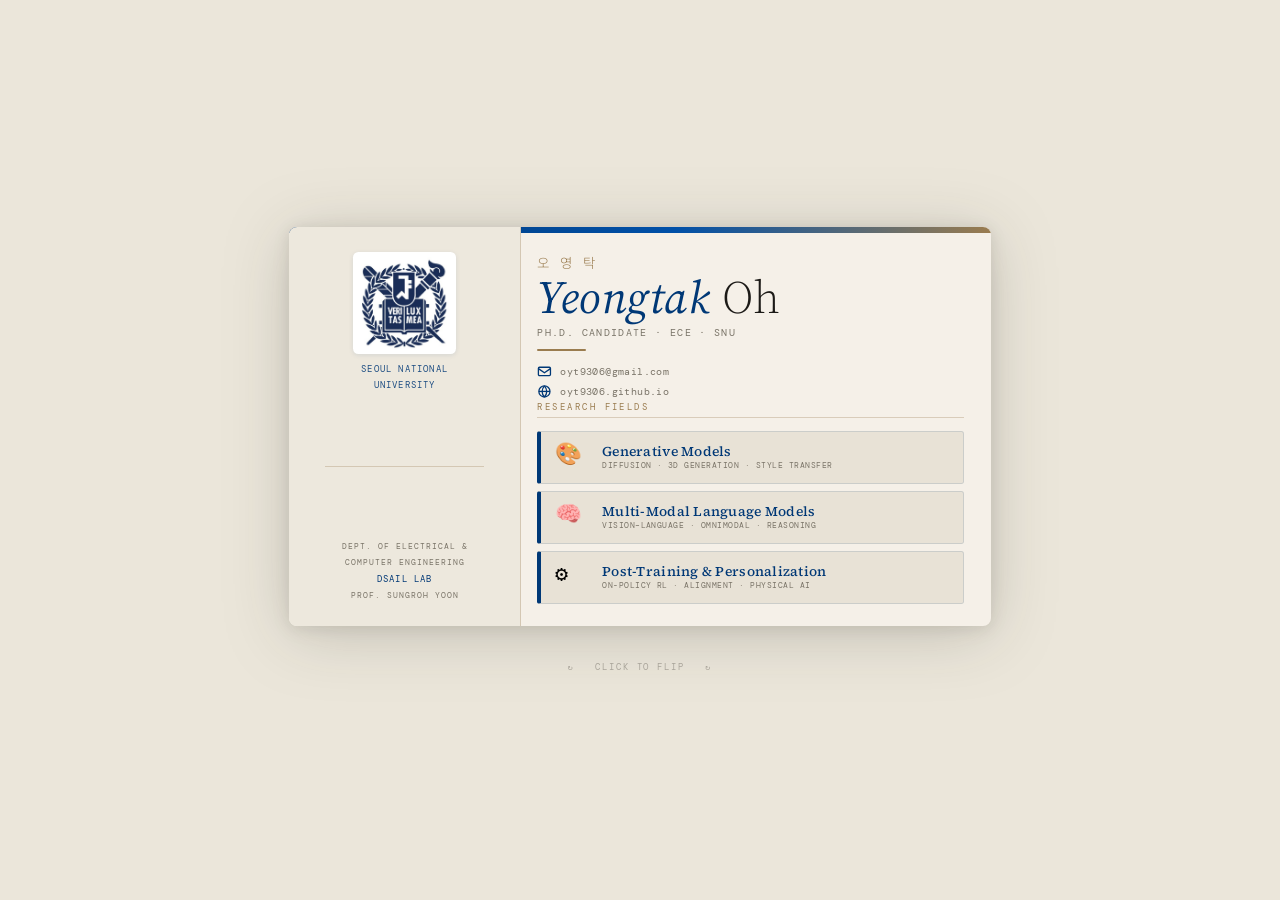
==== data/business_card.html @ 9901744c "modified" ====
<!DOCTYPE html>
<html lang="en">
<head>
<meta charset="UTF-8">
<meta name="viewport" content="width=device-width, initial-scale=1.0">
<title>Business Card – Yeongtak Oh</title>
<link href="https://fonts.googleapis.com/css2?family=Lora:ital,wght@0,400;0,500;0,600;1,400;1,500&family=Source+Serif+4:ital,opsz,wght@0,8..60,300;0,8..60,400;0,8..60,500;1,8..60,300;1,8..60,400&family=DM+Mono:wght@300;400&family=Noto+Sans+KR:wght@300;400&display=swap" rel="stylesheet">
<style>
  :root {
    --ivory:      #f5f0e8;
    --ivory2:     #ede8dd;
    --ivory3:     #e8e2d6;
    --snu-blue:   #003876;
    --snu-blue2:  #0050a8;
    --snu-gold:   #9a7c4f;
    --snu-gold-l: #c4a06a;
    --ink:        #1c1a17;
    --ink-soft:   #3d3830;
    --ink-dim:    #7a7468;
    --rule:       rgba(0,56,118,0.13);
    --rule-sepia: rgba(154,124,79,0.3);
    --bg-body:    #ebe6da;
  }

  * { margin:0; padding:0; box-sizing:border-box; }

  body {
    background: var(--bg-body);
    min-height: 100vh;
    display: flex;
    flex-direction: column;
    align-items: center;
    justify-content: center;
    font-family: 'DM Mono', monospace;
    padding: 48px 24px;
    gap: 36px;
  }

  /* ══ Card scene ══ */
  .card-scene {
    width: 520px;
    height: 295px;
    perspective: 1400px;
    cursor: pointer;
    transition: transform 0.25s ease;
    filter: drop-shadow(0 6px 24px rgba(28,26,23,0.18)) drop-shadow(0 2px 6px rgba(28,26,23,0.10));
    zoom: 1.35;
  }
  .card-scene:hover {
    transform: translateY(-4px);
    filter: drop-shadow(0 14px 40px rgba(28,26,23,0.22)) drop-shadow(0 2px 8px rgba(28,26,23,0.12));
  }
  .card-scene.flipped .card-inner { transform: rotateY(180deg); }

  .card-inner {
    width: 100%; height: 100%;
    position: relative;
    transform-style: preserve-3d;
    transition: transform 0.85s cubic-bezier(0.77,0,0.18,1);
  }

  .card-face {
    position: absolute; inset: 0;
    border-radius: 6px;
    overflow: hidden;
    backface-visibility: hidden;
    -webkit-backface-visibility: hidden;
    background: var(--ivory);
  }

  /* ═══════════ FRONT ═══════════ */
  .front-bar {
    position: absolute; top:0; left:0; right:0; height:4px;
    background: linear-gradient(90deg, var(--snu-blue) 0%, var(--snu-blue2) 55%, var(--snu-gold) 100%);
  }

  .left-panel {
    position: absolute; top:0; left:0; bottom:0; width:172px;
    background: var(--ivory2);
    border-right: 1px solid var(--rule-sepia);
    display: flex; flex-direction: column;
    align-items: center; justify-content: space-between;
    padding: 18px 12px 16px;
  }

  .snu-logo-wrap {
    display: flex; flex-direction: column; align-items: center; gap: 6px;
  }

  .snu-svg-box {
    width: 76px; height: 76px;
    background: white; border-radius: 4px;
    display: flex; align-items: center; justify-content: center;
    padding: 4px;
    box-shadow: 0 1px 4px rgba(0,56,118,0.10);
  }
  .snu-svg-box img { width: 68px; height: 68px; object-fit: contain; }

  .snu-name {
    font-family: 'DM Mono', monospace;
    font-size: 6.8px; letter-spacing: 0.13em;
    color: var(--snu-blue); text-align: center;
    line-height: 1.7; text-transform: uppercase; opacity: 0.88;
  }

  .left-rule { width: 80%; height: 1px; background: var(--rule-sepia); flex-shrink: 0; }

  .dept-block {
    display: flex; flex-direction: column; align-items: center; gap: 0; text-align: center;
  }
  .dept-block span {
    font-family: 'DM Mono', monospace;
    font-size: 6.2px; letter-spacing: 0.12em;
    color: var(--ink-dim); line-height: 1.9; text-transform: uppercase;
  }
  .dept-block .lab { color: var(--snu-blue); font-size: 6.8px; font-weight: 400; }

  .front-right {
    position: absolute; left: 184px; top: 0; bottom: 0; right: 0;
    display: flex; flex-direction: column; justify-content: space-between;
    padding: 18px 20px 16px 0;
  }

  .name-kr {
    font-family: 'Noto Sans KR', sans-serif; font-weight: 300;
    font-size: 10px; letter-spacing: 0.28em;
    color: var(--snu-gold); margin-bottom: 2px;
  }
  .name-en {
    font-family: 'Source Serif 4', serif;
    font-size: 34px; font-weight: 300; color: var(--ink);
    letter-spacing: 0.01em; line-height: 1; margin-bottom: 4px;
  }
  .name-en em { font-style: italic; font-weight: 400; color: var(--snu-blue); }

  .role-line {
    font-family: 'DM Mono', monospace;
    font-size: 7.2px; letter-spacing: 0.14em;
    color: var(--ink-dim); text-transform: uppercase; margin-bottom: 8px;
  }
  .gold-rule { width: 36px; height: 1.5px; background: var(--snu-gold); border-radius: 2px; margin-bottom: 9px; }

  .contact-block { display: flex; flex-direction: column; gap: 4px; }
  .contact-row {
    display: flex; align-items: center; gap: 6px;
    font-family: 'DM Mono', monospace;
    font-size: 7.5px; color: var(--ink-dim); letter-spacing: 0.04em;
  }
  .c-icon { width: 11px; height: 11px; fill: none; stroke: var(--snu-blue); stroke-width: 1.4; flex-shrink: 0; }

  /* Research pillars — icon is now an <img> not emoji */
  .pillars { display: flex; flex-direction: column; gap: 5px; }
  .pillar {
    display: flex; align-items: center; gap: 9px;
    padding: 6px 10px;
    background: var(--ivory3);
    border: 1px solid rgba(0,56,118,0.12);
    border-left: 3px solid var(--snu-blue);
    border-radius: 2px;
  }
  .pillar-icon { width: 26px; height: 26px; flex-shrink: 0; display: block; }
  .pillar-text { display: flex; flex-direction: column; }
  .pillar-title {
    font-family: 'Source Serif 4', serif;
    font-size: 10px; font-weight: 500; color: var(--snu-blue);
    letter-spacing: 0.02em; line-height: 1.2;
  }
  .pillar-sub {
    font-family: 'DM Mono', monospace;
    font-size: 6px; color: var(--ink-dim); letter-spacing: 0.06em; text-transform: uppercase;
  }

  /* ═══════════ BACK ═══════════ */
  .card-back { background: var(--ivory); transform: rotateY(180deg); }

  .back-bar {
    position: absolute; top:0; left:0; right:0; height:4px;
    background: linear-gradient(90deg, var(--snu-gold) 0%, var(--snu-blue2) 60%, var(--snu-blue) 100%);
  }

  .back-content {
    position: absolute; inset: 0;
    padding: 18px 24px 16px;
    display: flex; flex-direction: column;
  }

  .back-top {
    display: flex; align-items: flex-start; justify-content: space-between;
    margin-bottom: 10px;
  }

  .back-name {
    font-family: 'Source Serif 4', serif;
    font-size: 19px; font-weight: 400; color: var(--ink); letter-spacing: 0.01em;
  }
  .back-name em { font-style: italic; color: var(--snu-blue); }

  .back-role {
    font-family: 'DM Mono', monospace;
    font-size: 6.2px; letter-spacing: 0.14em;
    color: var(--ink-dim); text-transform: uppercase; margin-top: 2px;
  }
  .back-role.grad { color: var(--snu-blue); opacity: 0.8; }

  .qr-wrap {
    width: 54px; height: 54px;
    border: 1px solid var(--rule-sepia); border-radius: 3px;
    background: white; padding: 3px; flex-shrink: 0;
    display: flex; flex-direction: column; align-items: center; gap: 2px;
  }
  .qr-wrap img { width: 42px; height: 42px; object-fit: contain; display: block; }
  .qr-label {
    font-family: 'DM Mono', monospace;
    font-size: 5px; letter-spacing: 0.1em;
    color: var(--ink-dim); text-transform: uppercase; text-align: center;
  }

  .sec-label {
    font-family: 'DM Mono', monospace;
    font-size: 6.5px; letter-spacing: 0.28em;
    color: var(--snu-gold); text-transform: uppercase;
    border-bottom: 1px solid var(--rule-sepia);
    padding-bottom: 3px; margin-bottom: 7px;
  }
  .sec-label .note {
    font-size: 5.5px; letter-spacing: 0.1em;
    color: var(--ink-dim); text-transform: none;
    font-style: italic; margin-left: 5px;
  }

  .vision-box {
    background: var(--ivory2); border-left: 2.5px solid var(--snu-blue);
    border-radius: 2px; padding: 6px 10px; margin-bottom: 9px;
  }
  .vision-text {
    font-family: 'Source Serif 4', serif; font-style: italic;
    font-size: 9px; font-weight: 300; color: var(--ink-soft); line-height: 1.65; letter-spacing: 0.01em;
  }

  /* Publications — "Oh et al." format */
  .pubs-list { display: flex; flex-direction: column; gap: 4px; margin-bottom: 8px; }
  .pub-row { display: flex; align-items: flex-start; gap: 7px; }
  .pub-venue {
    font-family: 'DM Mono', monospace;
    font-size: 6px; color: white; background: var(--snu-blue);
    padding: 1.5px 5px; border-radius: 2px;
    letter-spacing: 0.06em; flex-shrink: 0;
    line-height: 1.4; white-space: nowrap;
    margin-top: 1px;
  }
  .pub-venue.gold { background: var(--snu-gold); }
  .pub-venue.preprint { background: var(--snu-gold-l); }
  .pub-body {
    display: flex; flex-direction: column; gap: 0;
  }
  .pub-author {
    font-family: 'DM Mono', monospace;
    font-size: 7px; font-weight: 400;
    color: var(--snu-blue); letter-spacing: 0.02em; line-height: 1.3;
  }
  .pub-title-text {
    font-family: 'Source Serif 4', serif; font-style: italic;
    font-size: 7.8px; font-weight: 300; color: var(--ink-soft);
    letter-spacing: 0.01em; line-height: 1.35;
  }

  .back-footer {
    display: flex; align-items: center; justify-content: space-between;
    padding-top: 7px; border-top: 1px solid var(--rule); margin-top: auto;
  }
  .footer-left {
    display: flex; align-items: center; gap: 6px;
    font-family: 'DM Mono', monospace;
    font-size: 6.2px; letter-spacing: 0.1em;
    color: var(--ink-dim); text-transform: uppercase;
  }
  .footer-dot { width: 5px; height: 5px; border-radius: 50%; background: var(--snu-gold); flex-shrink: 0; }
  .footer-right {
    font-family: 'DM Mono', monospace;
    font-size: 6.2px; letter-spacing: 0.1em;
    color: var(--snu-blue); opacity: 0.75;
  }

  .flip-hint {
    font-family: 'DM Mono', monospace;
    font-size: 8.5px; letter-spacing: 0.22em;
    color: rgba(60,55,48,0.35); text-transform: uppercase; text-align: center;
    animation: blink 3.5s ease-in-out infinite;
  }
  @keyframes blink { 0%,100%{opacity:.35} 50%{opacity:.8} }
</style>
</head>
<body>

<div class="card-scene" id="card" onclick="this.classList.toggle('flipped')">
<div class="card-inner">

  <!-- ════ FRONT ════ -->
  <div class="card-face card-front">
    <div class="front-bar"></div>

    <div class="left-panel">
      <div class="snu-logo-wrap">
        <!-- White box with SVG logo embedded as data URI -->
        <div class="snu-svg-box">
          <img src="[data-uri]" alt="SNU Emblem">
        </div>
        <div class="snu-name">Seoul National<br>University</div>
      </div>
      <div class="left-rule"></div>
      <div class="dept-block">
        <span>Dept. of Electrical &amp;</span>
        <span>Computer Engineering</span>
        <span class="lab">DSAIL Lab</span>
        <span>Prof. Sungroh Yoon</span>
      </div>
    </div>

    <div class="front-right">
      <div>
        <div class="name-kr">오 영 탁</div>
        <div class="name-en"><em>Yeongtak</em> Oh</div>
        <div class="role-line">Ph.D. Candidate · ECE · SNU</div>
        <div class="gold-rule"></div>
        <div class="contact-block">
          <div class="contact-row">
            <svg class="c-icon" viewBox="0 0 16 16"><rect x="1.5" y="3.5" width="13" height="9" rx="1.2"/><path d="M1.5 5 L8 9.5 L14.5 5"/></svg>
            oyt9306@gmail.com
          </div>
          <div class="contact-row">
            <svg class="c-icon" viewBox="0 0 16 16"><circle cx="8" cy="8" r="6"/><path d="M8 2C8 2 5.5 5 5.5 8S8 14 8 14"/><path d="M8 2C8 2 10.5 5 10.5 8S8 14 8 14"/><path d="M2 8h12"/></svg>
            oyt9306.github.io
          </div>
        </div>
      </div>

      <div class="sec-label">
        Research Fields
      </div>

      <div class="pillars">
        <div class="pillar">
          <span class="pillar-icon">🎨</span>
          <div class="pillar-text">
            <div class="pillar-title">Generative Models</div>
            <div class="pillar-sub">Diffusion · 3D Generation · Style Transfer</div>
          </div>
        </div>
        <div class="pillar">
          <span class="pillar-icon">🧠</span>
          <div class="pillar-text">
            <div class="pillar-title">Multi-Modal Language Models</div>
            <div class="pillar-sub">Vision–Language · Omnimodal · Reasoning</div>
          </div>
        </div>
        <div class="pillar">
          <span class="pillar-icon">⚙️</span>
          <div class="pillar-text">
            <div class="pillar-title">Post-Training &amp; Personalization</div>
            <div class="pillar-sub">On-Policy RL · Alignment · Physical AI</div>
          </div>
        </div>
      </div>
    </div>
  </div>


  <!-- ════ BACK ════ -->
  <div class="card-face card-back">
    <div class="back-bar"></div>

    <div class="back-content">

      <div class="back-top">
        <div class="back-name-block">
          <div class="back-name"><em>Yeongtak</em> Oh &nbsp;<span style="font-family:'Noto Sans KR';font-weight:300;font-size:12px;color:var(--snu-gold);">오영탁</span></div>
          <div class="back-role">Ph.D. Candidate · DSAIL · Seoul National University</div>
          <div class="back-role grad" style="margin-top:2px;">Expected Graduation: August 2027</div>
        </div>
        <div style="display:flex;flex-direction:column;align-items:center;gap:3px;">
          <div class="qr-wrap">
            <img src="[data-uri]" alt="QR">
            <div class="qr-label">Homepage</div>
          </div>
        </div>
      </div>

      <div class="sec-label">Research Vision</div>
      <div class="vision-box">
        <div class="vision-text">"Building AI that perceives, reasons, and creates in personalized, human-aligned ways — through expressive post-training of generative and multi-modal systems."</div>
      </div>

      <div class="sec-label">
        Selected Publications
        <span class="note">(First Author Only)</span>
      </div>
      <div class="pubs-list">

        <div class="pub-row">
          <span class="pub-venue preprint">arXiv '26</span>
          <div class="pub-body">
            <div class="pub-title-text">Contextualized Visual Personalization in Vision-Language Models</div>
          </div>
        </div>

        <div class="pub-row">
          <span class="pub-venue">NeurIPS '25</span>
          <div class="pub-body">
            <div class="pub-title-text">RePIC: Reinforced Post-Training for Personalizing Multi-Modal Language Models</div>
          </div>
        </div>

        <div class="pub-row">
          <span class="pub-venue">ECCV '24</span>
          <div class="pub-body">
            <div class="pub-title-text">Efficient Diffusion-Driven Corruption Editor for Test-Time Adaptation</div>
          </div>
        </div>

        <div class="pub-row">
          <span class="pub-venue">BMVC '24</span>
          <div class="pub-body">
            <div class="pub-title-text">ControlDreamer: Blending Geometry and Style in Text-to-3D</div>
          </div>
        </div>

        <div class="pub-row">
          <span class="pub-venue gold">IJCV '24</span>
          <div class="pub-body">
            <div class="pub-title-text">On Mitigating Stability-Plasticity Dilemma in CLIP-Guided Image Morphing</div>
          </div>
        </div>

      </div>

      <div class="back-footer">
        <div class="footer-left">
          <div class="footer-dot"></div>
          ECE · Seoul National University · DSAIL Lab
        </div>
        <div class="footer-right">oyt9306.github.io</div>
      </div>

    </div>
  </div>

</div>
</div>

<div class="flip-hint">↻ &nbsp; click to flip &nbsp; ↻</div>

</body>
</html>
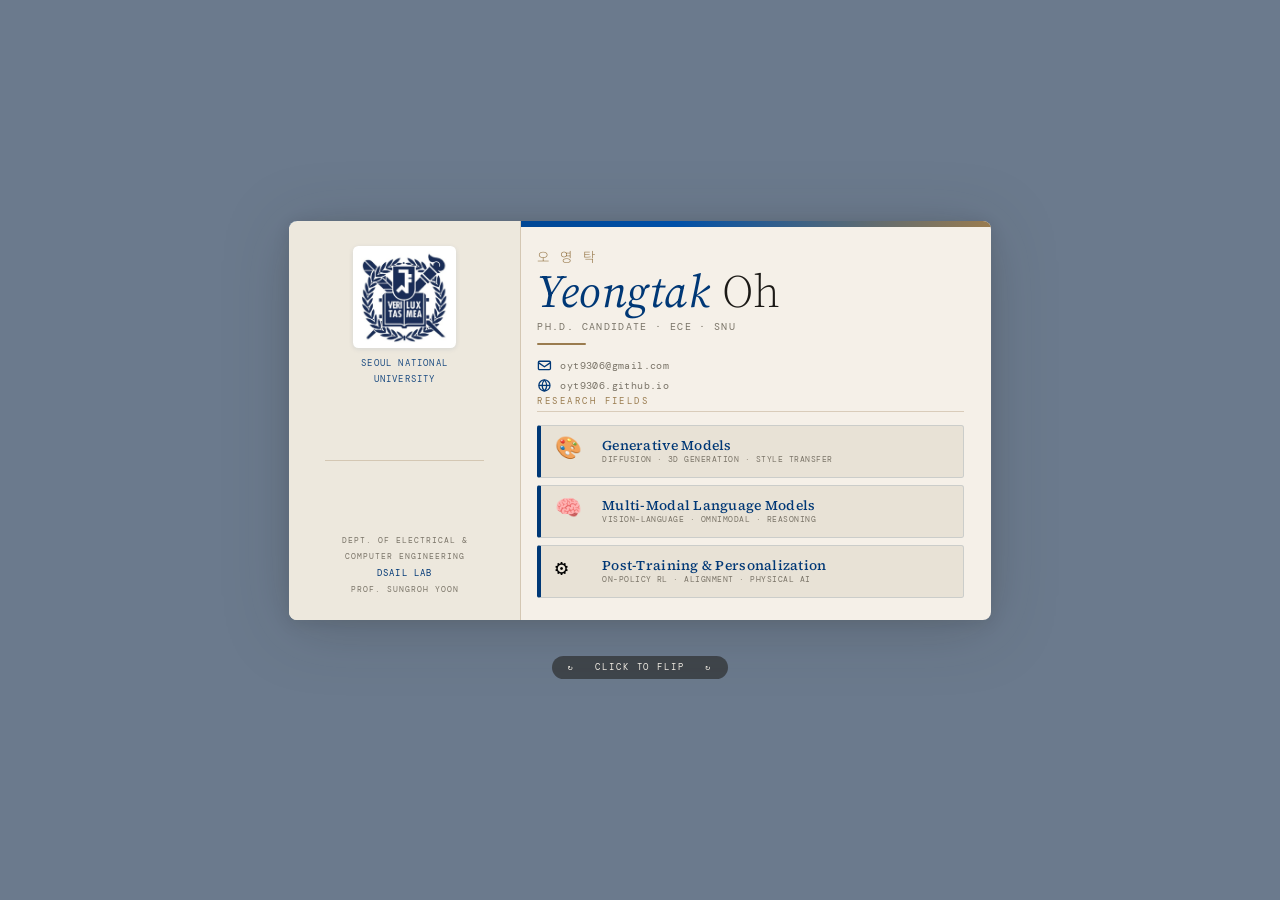
==== commit f82dfe1a: "Update business_card.html" ====
--- a/data/business_card.html
+++ b/data/business_card.html
@@ -19,7 +19,7 @@
     --ink-dim:    #7a7468;
     --rule:       rgba(0,56,118,0.13);
     --rule-sepia: rgba(154,124,79,0.3);
-    --bg-body:    #ebe6da;
+    --bg-body:    #6B7A8D;
   }
 
   * { margin:0; padding:0; box-sizing:border-box; }
@@ -34,6 +34,7 @@
     font-family: 'DM Mono', monospace;
     padding: 48px 24px;
     gap: 36px;
+    overflow-x: hidden;
   }
 
   /* ══ Card scene ══ */
@@ -44,7 +45,6 @@
     cursor: pointer;
     transition: transform 0.25s ease;
     filter: drop-shadow(0 6px 24px rgba(28,26,23,0.18)) drop-shadow(0 2px 6px rgba(28,26,23,0.10));
-    zoom: 1.35;
   }
   .card-scene:hover {
     transform: translateY(-4px);
@@ -284,7 +284,10 @@
   .flip-hint {
     font-family: 'DM Mono', monospace;
     font-size: 8.5px; letter-spacing: 0.22em;
-    color: rgba(60,55,48,0.35); text-transform: uppercase; text-align: center;
+    color: #f5f0e8; text-transform: uppercase; text-align: center;
+    background: rgba(28,26,23,0.55);
+    padding: 6px 16px;
+    border-radius: 20px;
     animation: blink 3.5s ease-in-out infinite;
   }
   @keyframes blink { 0%,100%{opacity:.35} 50%{opacity:.8} }
@@ -449,5 +452,24 @@
 
 <div class="flip-hint">↻ &nbsp; click to flip &nbsp; ↻</div>
 
+<script>
+  const CARD_NATURAL_WIDTH = 520;
+  const MAX_ZOOM = 1.35;
+  const H_PADDING = 48; // 24px * 2 (body padding)
+
+  function scaleCard() {
+    const card = document.getElementById('card');
+    const available = window.innerWidth - H_PADDING;
+    const zoom = Math.min(MAX_ZOOM, available / CARD_NATURAL_WIDTH);
+    card.style.zoom = zoom;
+  }
+
+  scaleCard();
+  window.addEventListener('resize', scaleCard);
+  window.addEventListener('orientationchange', function () {
+    setTimeout(scaleCard, 100); // orientationchange fires before resize completes
+  });
+</script>
+
 </body>
 </html>
